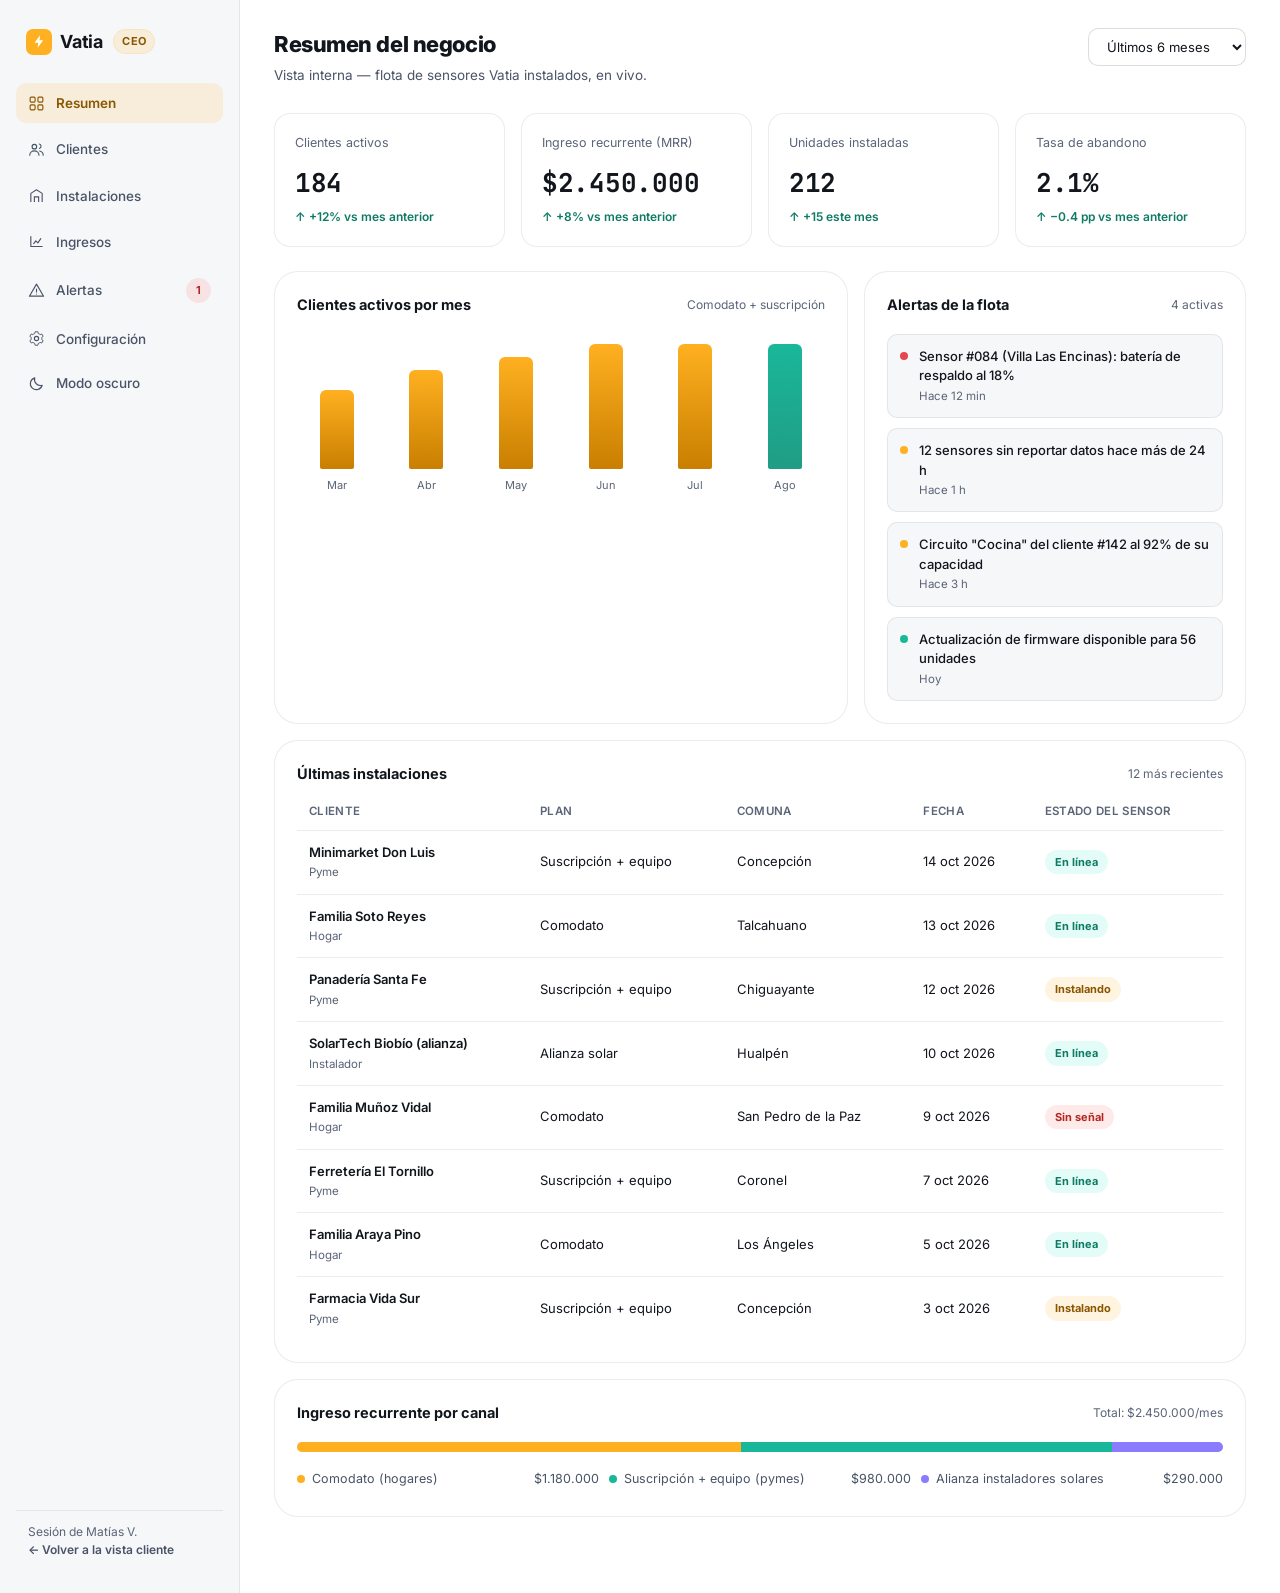
==== ceo.html @ 3c8207c7 "Initial commit: Vatia landing page and internal CEO dashboard Two linked static pages (client-facing" ====
<!doctype html>
<html lang="es">
<head>
<meta charset="UTF-8" />
<meta name="viewport" content="width=device-width, initial-scale=1.0" />
<title>Vatia — Panel interno</title>
<meta name="description" content="Panel interno de Vatia: clientes activos, ingresos recurrentes, instalaciones y alertas de la flota de sensores." />
<meta name="robots" content="noindex, nofollow" />
<link rel="preconnect" href="https://fonts.googleapis.com">
<link rel="preconnect" href="https://fonts.gstatic.com" crossorigin>
<link href="https://fonts.googleapis.com/css2?family=Inter:wght@400;500;600;700;800&family=JetBrains+Mono:wght@500;600&display=swap" rel="stylesheet">
<link rel="stylesheet" href="styles.css" />
<script>
(function () {
  var saved = localStorage.getItem("vatia-theme");
  if (saved === "dark") document.documentElement.setAttribute("data-theme", "dark");
})();
</script>
</head>
<body>

<div class="noise" aria-hidden="true"></div>

<div class="app-shell">

  <aside class="sidebar">
    <a href="index.html" class="brand">
      <span class="brand-mark" aria-hidden="true">
        <svg viewBox="0 0 24 24" fill="none"><path d="M13 2 4 14h6l-1 8 9-12h-6l1-8Z" fill="currentColor"/></svg>
      </span>
      Vatia <span class="view-tag ceo">CEO</span>
    </a>

    <a class="sidebar-link active" href="#">
      <svg viewBox="0 0 24 24" fill="none"><rect x="3" y="3" width="7" height="7" rx="1.5" stroke="currentColor" stroke-width="1.6"/><rect x="14" y="3" width="7" height="7" rx="1.5" stroke="currentColor" stroke-width="1.6"/><rect x="3" y="14" width="7" height="7" rx="1.5" stroke="currentColor" stroke-width="1.6"/><rect x="14" y="14" width="7" height="7" rx="1.5" stroke="currentColor" stroke-width="1.6"/></svg>
      Resumen
    </a>
    <a class="sidebar-link" href="#clientes">
      <svg viewBox="0 0 24 24" fill="none"><circle cx="9" cy="8" r="3.2" stroke="currentColor" stroke-width="1.6"/><path d="M2.5 20c0-3.6 2.9-6 6.5-6s6.5 2.4 6.5 6" stroke="currentColor" stroke-width="1.6" stroke-linecap="round"/><path d="M16 4.3a3.2 3.2 0 0 1 0 6.2M21.5 20c0-3-2-5.2-5-5.9" stroke="currentColor" stroke-width="1.6" stroke-linecap="round"/></svg>
      Clientes
    </a>
    <a class="sidebar-link" href="#instalaciones">
      <svg viewBox="0 0 24 24" fill="none"><path d="M4 21V9l8-5 8 5v12" stroke="currentColor" stroke-width="1.6" stroke-linejoin="round"/><path d="M9 21v-7h6v7" stroke="currentColor" stroke-width="1.6"/></svg>
      Instalaciones
    </a>
    <a class="sidebar-link" href="#ingresos">
      <svg viewBox="0 0 24 24" fill="none"><path d="M4 19V5m0 14h16M8 15l3-4 3 3 4-6" stroke="currentColor" stroke-width="1.6" stroke-linecap="round" stroke-linejoin="round"/></svg>
      Ingresos
    </a>
    <a class="sidebar-link" href="#alertas">
      <svg viewBox="0 0 24 24" fill="none"><path d="M12 3 2 20h20L12 3Z" stroke="currentColor" stroke-width="1.6" stroke-linejoin="round"/><path d="M12 10v4M12 17h.01" stroke="currentColor" stroke-width="1.6" stroke-linecap="round"/></svg>
      Alertas
      <span id="alertBadge" class="status-pill offline" style="margin-left:auto;"></span>
    </a>
    <a class="sidebar-link" href="#config">
      <svg viewBox="0 0 24 24" fill="none"><circle cx="12" cy="12" r="3" stroke="currentColor" stroke-width="1.6"/><path d="M19.4 13.5a7.6 7.6 0 0 0 0-3l2-1.5-2-3.4-2.3.9a7.6 7.6 0 0 0-2.6-1.5L14 2.5h-4l-.5 2.5a7.6 7.6 0 0 0-2.6 1.5l-2.3-.9-2 3.4 2 1.5a7.6 7.6 0 0 0 0 3l-2 1.5 2 3.4 2.3-.9c.8.65 1.65 1.15 2.6 1.5l.5 2.5h4l.5-2.5a7.6 7.6 0 0 0 2.6-1.5l2.3.9 2-3.4-2-1.5Z" stroke="currentColor" stroke-width="1.3" stroke-linejoin="round"/></svg>
      Configuración
    </a>

    <button type="button" class="theme-toggle sidebar-theme-toggle" id="themeToggle" aria-label="Cambiar a modo oscuro" aria-pressed="false">
      <svg class="icon-sun" viewBox="0 0 24 24" fill="none"><circle cx="12" cy="12" r="4.2" stroke="currentColor" stroke-width="1.6"/><path d="M12 2.5v2.4M12 19.1v2.4M4.9 4.9l1.7 1.7M17.4 17.4l1.7 1.7M2.5 12h2.4M19.1 12h2.4M4.9 19.1l1.7-1.7M17.4 6.6l1.7-1.7" stroke="currentColor" stroke-width="1.6" stroke-linecap="round"/></svg>
      <svg class="icon-moon" viewBox="0 0 24 24" fill="none"><path d="M20 14.5A8.5 8.5 0 0 1 9.5 4 8.5 8.5 0 1 0 20 14.5Z" stroke="currentColor" stroke-width="1.6" stroke-linejoin="round"/></svg>
      <span class="theme-toggle-label">Modo oscuro</span>
    </button>

    <div class="sidebar-foot">
      Sesión de Matías V.<br>
      <a href="index.html">← Volver a la vista cliente</a>
    </div>
  </aside>

  <main class="app-main">
    <div class="app-top">
      <div>
        <h1>Resumen del negocio</h1>
        <p>Vista interna — flota de sensores Vatia instalados, en vivo.</p>
      </div>
      <div class="app-top-right">
        <select class="period-select" id="periodSelect">
          <option>Últimos 6 meses</option>
          <option>Últimos 12 meses</option>
          <option>Este año</option>
        </select>
      </div>
    </div>

    <section class="stat-grid" id="statGrid"></section>

    <section class="app-grid">
      <div class="panel">
        <div class="panel-head">
          <h2>Clientes activos por mes</h2>
          <span class="muted">Comodato + suscripción</span>
        </div>
        <div class="chart" id="growthChart"></div>
      </div>

      <div class="panel" id="alertas">
        <div class="panel-head">
          <h2>Alertas de la flota</h2>
          <span class="muted" id="alertCount"></span>
        </div>
        <div class="alert-list" id="alertList"></div>
      </div>
    </section>

    <section class="app-grid">
      <div class="panel" id="instalaciones" style="grid-column: 1 / -1;">
        <div class="panel-head">
          <h2>Últimas instalaciones</h2>
          <span class="muted">12 más recientes</span>
        </div>
        <table class="data-table">
          <thead>
            <tr>
              <th>Cliente</th>
              <th>Plan</th>
              <th>Comuna</th>
              <th>Fecha</th>
              <th>Estado del sensor</th>
            </tr>
          </thead>
          <tbody id="installsBody"></tbody>
        </table>
      </div>
    </section>

    <section class="app-grid" id="ingresos">
      <div class="panel" style="grid-column: 1 / -1;">
        <div class="panel-head">
          <h2>Ingreso recurrente por canal</h2>
          <span class="muted" id="mrrTotal"></span>
        </div>
        <div class="revenue-split" id="revenueSplit"></div>
      </div>
    </section>

  </main>
</div>

<script src="theme.js"></script>
<script src="ceo.js"></script>
</body>
</html>
---- styles.css ----
/* ---------------------------------------------------
   Vatia — design tokens
   Light is the default surface; [data-theme="dark"] on
   <html> switches the set below. --accent / --accent-2
   stay constant (brand fills); the -ink variants are the
   text-safe reading of each, which must change per theme.
--------------------------------------------------- */
:root {
  --bg: #ffffff;
  --bg-alt: #f6f7f9;
  --surface: #ffffff;
  --surface-2: #f1f3f7;
  --border: rgba(10,14,20,0.08);
  --border-strong: rgba(10,14,20,0.14);
  --text: #11151c;
  --text-dim: #495366;
  --text-faint: #5a6477;

  --accent: #ffb020;
  --accent-ink: #8a5600;
  --accent-soft: rgba(255,176,32,0.14);
  --accent-2: #19b79a;
  --accent-2-ink: #0d7a64;
  --danger: #e5484d;
  --danger-ink: #b3261e;

  --radius-sm: 10px;
  --radius-md: 16px;
  --radius-lg: 24px;
  --ease: cubic-bezier(.16,.8,.24,1);
  --font: 'Inter', -apple-system, BlinkMacSystemFont, 'Segoe UI', sans-serif;
  --mono: 'JetBrains Mono', ui-monospace, monospace;
  color-scheme: light;
}

:root[data-theme="dark"] {
  --bg: #0a0e14;
  --bg-alt: #0d1320;
  --surface: #121926;
  --surface-2: #161f2e;
  --border: rgba(255,255,255,0.08);
  --border-strong: rgba(255,255,255,0.14);
  --text: #eef1f6;
  --text-dim: #9aa6b8;
  --text-faint: #7b88a0;

  --accent-ink: #ffb020;
  --accent-2: #38e8c6;
  --accent-2-ink: #38e8c6;
  --danger: #ff6b6b;
  --danger-ink: #ff6b6b;
  color-scheme: dark;
}

* { box-sizing: border-box; }
html { scroll-behavior: smooth; }

body {
  margin: 0;
  background: var(--bg);
  color: var(--text);
  font-family: var(--font);
  -webkit-font-smoothing: antialiased;
  line-height: 1.5;
  overflow-x: hidden;
}

a { color: inherit; text-decoration: none; }
ul { list-style: none; margin: 0; padding: 0; }
svg { width: 20px; height: 20px; display: block; }

.noise {
  position: fixed;
  inset: 0;
  pointer-events: none;
  z-index: 1;
  opacity: 0.025;
  background-image: url("data:image/svg+xml,%3Csvg xmlns='http://www.w3.org/2000/svg' width='120' height='120'%3E%3Cfilter id='n'%3E%3CfeTurbulence type='fractalNoise' baseFrequency='0.9' numOctaves='2' stitchTiles='stitch'/%3E%3C/filter%3E%3Crect width='100%25' height='100%25' filter='url(%23n)'/%3E%3C/svg%3E");
  mix-blend-mode: overlay;
}

.accent { color: var(--accent-ink); }

/* ---------------------------------------------------
   Nav
--------------------------------------------------- */
.nav {
  position: sticky;
  top: 0;
  z-index: 50;
  backdrop-filter: blur(14px);
  background: color-mix(in srgb, var(--bg) 72%, transparent);
  border-bottom: 1px solid transparent;
  transition: border-color 0.3s var(--ease);
}
.nav.scrolled { border-bottom-color: var(--border); }

.nav-inner {
  max-width: 1180px;
  margin: 0 auto;
  padding: 16px 28px;
  display: flex;
  align-items: center;
  justify-content: space-between;
  gap: 24px;
}

.brand {
  display: flex;
  align-items: center;
  gap: 8px;
  font-weight: 700;
  font-size: 18px;
  letter-spacing: -0.01em;
}
.brand-mark {
  width: 26px; height: 26px;
  border-radius: 7px;
  background: var(--accent);
  color: var(--bg);
  display: flex; align-items: center; justify-content: center;
}
.brand-mark svg { width: 15px; height: 15px; }

.view-tag {
  font-size: 11px;
  font-weight: 700;
  text-transform: uppercase;
  letter-spacing: 0.04em;
  color: var(--text-faint);
  border: 1px solid var(--border-strong);
  border-radius: 999px;
  padding: 3px 8px;
  margin-left: 2px;
}
.view-tag.ceo { color: var(--accent-ink); border-color: var(--accent-soft); background: var(--accent-soft); }

.nav-links {
  display: flex;
  gap: 28px;
  font-size: 14px;
  color: var(--text-dim);
}
.nav-links a { transition: color 0.2s var(--ease); }
.nav-links a:hover { color: var(--text); }

.nav-actions { display: flex; align-items: center; gap: 14px; }
.view-switch {
  display: flex; align-items: center; gap: 7px;
  font-size: 13px; font-weight: 600;
  color: var(--text-dim);
  padding: 8px 14px;
  border: 1px solid var(--border-strong);
  border-radius: 999px;
  transition: all 0.2s var(--ease);
}
.view-switch svg { width: 14px; height: 14px; }
.view-switch:hover { color: var(--text); border-color: var(--text-faint); background: var(--surface); }

.theme-toggle {
  display: flex;
  align-items: center;
  justify-content: center;
  width: 36px;
  height: 36px;
  padding: 0;
  border-radius: 999px;
  border: 1px solid var(--border-strong);
  background: var(--surface);
  color: var(--text-dim);
  cursor: pointer;
  transition: all 0.2s var(--ease);
}
.theme-toggle:hover { color: var(--text); border-color: var(--text-faint); }
.theme-toggle svg { width: 17px; height: 17px; }
.theme-toggle .icon-sun { display: none; }
.theme-toggle .icon-moon { display: block; }
:root[data-theme="dark"] .theme-toggle .icon-sun { display: block; }
:root[data-theme="dark"] .theme-toggle .icon-moon { display: none; }
.theme-toggle-label { display: none; }

.sidebar-theme-toggle {
  width: auto;
  height: auto;
  justify-content: flex-start;
  gap: 11px;
  padding: 10px 12px;
  border-radius: var(--radius-sm);
  border: none;
  background: transparent;
  font-size: 13.5px;
  font-weight: 500;
  font-family: var(--font);
}
.sidebar-theme-toggle:hover { background: var(--surface); border-color: transparent; }
.sidebar-theme-toggle .theme-toggle-label { display: block; }

/* ---------------------------------------------------
   Buttons
--------------------------------------------------- */
.btn {
  display: inline-flex;
  align-items: center;
  justify-content: center;
  gap: 8px;
  padding: 13px 24px;
  border-radius: 999px;
  font-size: 14px;
  font-weight: 600;
  cursor: pointer;
  border: 1px solid transparent;
  transition: transform 0.2s var(--ease), background 0.2s var(--ease), border-color 0.2s var(--ease), box-shadow 0.2s var(--ease);
  white-space: nowrap;
}
.btn:active { transform: scale(0.97); }

.btn-primary {
  background: var(--accent);
  color: #1a1203;
  box-shadow: 0 1px 0 rgba(255,255,255,0.25) inset, 0 6px 14px -6px rgba(0,0,0,0.5);
}
.btn-primary:hover { background: #ffc24d; box-shadow: 0 1px 0 rgba(255,255,255,0.3) inset, 0 8px 18px -6px rgba(0,0,0,0.55); }

.btn-ghost {
  background: transparent;
  color: var(--text);
  border-color: var(--border-strong);
}
.btn-ghost:hover { border-color: var(--text-dim); background: var(--surface); }

.btn-small { padding: 9px 18px; font-size: 13px; }

/* ---------------------------------------------------
   Hero
--------------------------------------------------- */
.hero {
  position: relative;
  z-index: 2;
  max-width: 1180px;
  margin: 0 auto;
  padding: 88px 28px 110px;
  display: grid;
  grid-template-columns: 1.05fr 0.95fr;
  gap: 56px;
  align-items: center;
}

.eyebrow {
  font-size: 13px;
  font-weight: 600;
  letter-spacing: 0.04em;
  text-transform: uppercase;
  color: var(--accent-ink);
  margin: 0 0 18px;
}

.hero h1 {
  font-size: clamp(2.4rem, 4.4vw, 3.6rem);
  line-height: 1.08;
  letter-spacing: -0.03em;
  font-weight: 800;
  margin: 0 0 22px;
}

.hero-sub {
  font-size: 17px;
  line-height: 1.6;
  color: var(--text-dim);
  max-width: 48ch;
  margin: 0 0 34px;
}

.hero-cta { display: flex; gap: 14px; margin-bottom: 40px; flex-wrap: wrap; }

.hero-trust {
  display: flex;
  flex-wrap: wrap;
  gap: 20px;
  font-size: 13px;
  color: var(--text-faint);
}
.hero-trust span { display: flex; align-items: center; gap: 7px; }
.hero-trust svg { width: 16px; height: 16px; color: var(--text-faint); flex-shrink: 0; }

/* panel card visual */
.hero-visual { position: relative; }
.panel-card {
  background: linear-gradient(180deg, var(--surface), var(--surface-2));
  border: 1px solid var(--border-strong);
  border-radius: var(--radius-lg);
  padding: 22px;
  box-shadow: 0 30px 70px -30px rgba(0,0,0,0.6);
  animation: float 7s ease-in-out infinite;
}
@keyframes float { 0%,100% { transform: translateY(0); } 50% { transform: translateY(-8px); } }

.panel-card-head {
  display: flex; align-items: center; gap: 8px;
  font-size: 13px; font-weight: 600; color: var(--text-dim);
  margin-bottom: 16px;
}
.dot { width: 7px; height: 7px; border-radius: 50%; background: var(--text-faint); }
.dot-live { background: var(--accent-2); }

.panel-rows { display: flex; flex-direction: column; gap: 10px; min-height: 180px; }
.panel-row {
  display: flex; align-items: center; justify-content: space-between;
  background: var(--bg-alt);
  border: 1px solid var(--border);
  border-radius: var(--radius-sm);
  padding: 12px 14px;
  font-size: 13px;
  opacity: 0;
  transform: translateY(6px);
  animation: rowIn 0.5s var(--ease) forwards;
}
@keyframes rowIn { to { opacity: 1; transform: translateY(0); } }
.panel-row-name { display: flex; align-items: center; gap: 9px; font-weight: 500; }
.panel-row-dot { width: 7px; height: 7px; border-radius: 50%; }
.panel-row-watts { color: var(--text-faint); font-family: var(--mono); font-size: 12px; }

.panel-total {
  margin-top: 16px;
  padding-top: 16px;
  border-top: 1px dashed var(--border-strong);
  display: flex; align-items: baseline; justify-content: space-between;
  font-size: 13px; color: var(--text-dim);
}
.panel-total strong { font-family: var(--mono); font-size: 20px; color: var(--text); font-weight: 600; }

/* ---------------------------------------------------
   Sections
--------------------------------------------------- */
.section {
  max-width: 1180px;
  margin: 0 auto;
  padding: 100px 28px;
  position: relative;
  z-index: 2;
}
.section-alt { background: var(--bg-alt); max-width: none; }
.section-alt > * { max-width: 1180px; margin-left: auto; margin-right: auto; }

.section-head { max-width: 640px; margin-bottom: 56px; }
.section-head h2 {
  font-size: clamp(1.8rem, 3vw, 2.4rem);
  letter-spacing: -0.02em;
  font-weight: 800;
  margin: 0 0 12px;
  line-height: 1.2;
}
.section-sub { color: var(--text-dim); font-size: 15px; margin: 10px 0 0; }

.grid-3 { display: grid; grid-template-columns: repeat(3, 1fr); gap: 20px; }
.grid-4 { display: grid; grid-template-columns: repeat(4, 1fr); gap: 20px; }

.card {
  background: var(--surface);
  border: 1px solid var(--border);
  border-radius: var(--radius-md);
  padding: 28px;
  transition: border-color 0.25s var(--ease), transform 0.25s var(--ease);
}
.card:hover { border-color: var(--border-strong); transform: translateY(-2px); }
.card-num { font-family: var(--mono); color: var(--text-faint); font-size: 13px; margin-bottom: 14px; }
.card h3 { font-size: 17px; font-weight: 700; margin: 0 0 10px; letter-spacing: -0.01em; }
.card p { font-size: 14.5px; color: var(--text-dim); line-height: 1.6; margin: 0; }

/* how it works: photo + list */
.how-grid {
  display: grid;
  grid-template-columns: 1fr 1fr;
  gap: 52px;
  align-items: center;
}
.how-photo { margin: 0; }
.how-photo img {
  width: 100%;
  height: auto;
  display: block;
  aspect-ratio: 4 / 3;
  object-fit: cover;
  border-radius: var(--radius-lg);
}
.how-photo figcaption {
  margin-top: 12px;
  font-size: 13px;
  color: var(--text-faint);
}
.how-list { display: flex; flex-direction: column; gap: 30px; margin: 0; padding: 0; list-style: none; }
.how-list h3 { font-size: 17px; font-weight: 700; margin: 0 0 8px; letter-spacing: -0.01em; }
.how-list p { font-size: 14.5px; color: var(--text-dim); line-height: 1.6; margin: 0; }

/* ---------------------------------------------------
   Dashboard demo
--------------------------------------------------- */
.dash-controls {
  display: flex;
  flex-wrap: wrap;
  gap: 10px;
  margin-bottom: 28px;
}
.chip {
  display: inline-flex;
  align-items: center;
  gap: 8px;
  padding: 9px 16px;
  border-radius: 999px;
  border: 1px solid var(--border-strong);
  background: var(--surface);
  color: var(--text-dim);
  font-size: 13.5px;
  font-weight: 500;
  cursor: pointer;
  transition: all 0.2s var(--ease);
}
.chip:hover { border-color: var(--text-faint); color: var(--text); }
.chip.active {
  background: var(--accent-soft);
  border-color: var(--accent);
  color: var(--accent-ink);
}
.chip .chip-dot { width: 7px; height: 7px; border-radius: 50%; background: currentColor; opacity: 0.6; }

.dash-main {
  display: grid;
  grid-template-columns: 1.4fr 1fr;
  gap: 20px;
}
.dash-card {
  background: var(--surface);
  border: 1px solid var(--border);
  border-radius: var(--radius-lg);
  padding: 24px;
}
.dash-card-head { display: flex; align-items: center; justify-content: space-between; margin-bottom: 18px; }
.dash-card-head h3 { font-size: 15px; font-weight: 700; margin: 0; }

.live-pill {
  display: flex; align-items: center; gap: 7px;
  font-size: 12px; color: var(--text-faint);
  padding: 5px 10px; border-radius: 999px;
  background: var(--bg-alt);
}

.appliance-list { display: flex; flex-direction: column; gap: 10px; min-height: 90px; }
.appliance-empty {
  display: flex; flex-direction: column; align-items: center; justify-content: center;
  gap: 10px; padding: 50px 20px; color: var(--text-faint); font-size: 13.5px; text-align: center;
}

.appliance-item {
  display: flex; align-items: center; justify-content: space-between;
  background: var(--bg-alt);
  border: 1px solid var(--border);
  border-radius: var(--radius-sm);
  padding: 13px 16px;
  animation: rowIn 0.4s var(--ease) forwards;
}
.appliance-left { display: flex; align-items: center; gap: 12px; }
.appliance-dot { width: 9px; height: 9px; border-radius: 50%; flex-shrink: 0; box-shadow: 0 0 0 3px currentColor22; }
.appliance-name { font-size: 14px; font-weight: 600; }
.appliance-meta { font-size: 12px; color: var(--text-faint); margin-top: 2px; font-family: var(--mono); }
.appliance-right { text-align: right; }
.appliance-cost { font-family: var(--mono); font-weight: 600; font-size: 14px; }
.appliance-confidence { font-size: 11px; color: var(--accent-2-ink); margin-top: 2px; }

.dash-summary { display: flex; flex-direction: column; }
.summary-amount {
  font-family: var(--mono);
  font-size: 38px;
  font-weight: 700;
  margin: 4px 0 8px;
  letter-spacing: -0.02em;
}
.summary-note { font-size: 12.5px; color: var(--text-faint); line-height: 1.5; margin: 0 0 22px; }
.summary-bars { display: flex; flex-direction: column; gap: 12px; }
.bar-row { font-size: 12.5px; }
.bar-row-top { display: flex; justify-content: space-between; margin-bottom: 6px; color: var(--text-dim); }
.bar-track { height: 6px; border-radius: 4px; background: var(--border); overflow: hidden; }
.bar-fill { height: 100%; border-radius: 4px; transition: width 0.6s var(--ease); }

/* ---------------------------------------------------
   Comparison table
--------------------------------------------------- */
.table-wrap {
  border: 1px solid var(--border);
  border-radius: var(--radius-lg);
  padding: 8px;
  overflow-x: auto;
  overflow-y: hidden;
  background: var(--surface);
  -webkit-overflow-scrolling: touch;
}
.compare { width: 100%; min-width: 640px; border-collapse: collapse; font-size: 13.5px; }
.compare th, .compare td { padding: 16px 18px; text-align: left; border-bottom: 1px solid var(--border); }
.compare thead th { color: var(--text-dim); font-weight: 600; font-size: 12.5px; text-transform: uppercase; letter-spacing: 0.02em; background: var(--bg-alt); }
.compare tbody tr:last-child td { border-bottom: none; }
.compare td:first-child { color: var(--text-dim); font-weight: 500; }
.col-vatia { background: var(--accent-soft); font-weight: 700; color: var(--accent-ink); }
.compare .yes { color: var(--accent-2-ink); }
.compare .no { color: var(--text-faint); }
.compare .maybe { color: var(--text-dim); }

/* ---------------------------------------------------
   Pricing
--------------------------------------------------- */
.price-card { display: flex; flex-direction: column; position: relative; }
.price-card h3 { font-size: 16px; }
.price-amount { font-family: var(--mono); font-size: 28px; font-weight: 700; margin: 14px 0; }
.price-amount span { font-size: 12px; font-weight: 500; color: var(--text-faint); font-family: var(--font); display: block; margin-top: 4px; }
.price-list { display: flex; flex-direction: column; gap: 10px; margin: 20px 0 0; font-size: 13.5px; color: var(--text-dim); }
.price-list li { padding-left: 20px; position: relative; }
.price-list li::before {
  content: "";
  position: absolute; left: 0; top: 7px;
  width: 7px; height: 7px; border-radius: 50%;
  background: var(--accent-2);
}
.price-card-featured { border-color: var(--accent); background: linear-gradient(180deg, var(--surface), var(--surface-2)); }
.badge {
  position: absolute; top: -12px; left: 24px;
  background: var(--accent); color: #1a1203;
  font-size: 11px; font-weight: 700;
  padding: 5px 12px; border-radius: 999px;
}

/* ---------------------------------------------------
   Trust / security: photo + facts
--------------------------------------------------- */
.trust-split {
  display: grid;
  grid-template-columns: 1fr 1.1fr;
  gap: 52px;
  align-items: center;
}
.trust-photo { margin: 0; }
.trust-photo img {
  width: 100%;
  height: auto;
  display: block;
  aspect-ratio: 3 / 2;
  object-fit: cover;
  border-radius: var(--radius-lg);
}
.trust-photo figcaption {
  margin-top: 12px;
  font-size: 13px;
  color: var(--text-faint);
}
.trust-facts { display: flex; flex-direction: column; gap: 26px; margin: 0; }
.trust-facts dt { font-size: 15.5px; font-weight: 700; margin: 0 0 6px; letter-spacing: -0.01em; }
.trust-facts dd { margin: 0; font-size: 14px; color: var(--text-dim); line-height: 1.6; }

/* ---------------------------------------------------
   CTA
--------------------------------------------------- */
.cta {
  text-align: center;
  padding-bottom: 130px;
}
.cta-inner { max-width: 560px; margin: 0 auto; }
.cta h2 { font-size: clamp(1.8rem, 3vw, 2.4rem); font-weight: 800; letter-spacing: -0.02em; margin: 0 0 14px; }
.cta > .cta-inner > p { color: var(--text-dim); font-size: 15.5px; margin: 0 0 32px; }

.cta-form {
  display: grid;
  grid-template-columns: 1fr 1fr;
  gap: 12px;
}
.cta-form input, .cta-form select {
  grid-column: span 1;
  padding: 13px 16px;
  border-radius: var(--radius-sm);
  border: 1px solid var(--border-strong);
  background: var(--surface);
  color: var(--text);
  font-family: var(--font);
  font-size: 14px;
  outline: none;
  transition: border-color 0.2s var(--ease);
}
.cta-form input:focus, .cta-form select:focus { border-color: var(--accent); }
.cta-form button { grid-column: span 2; margin-top: 4px; }
.cta-note { margin-top: 16px; font-size: 13.5px; color: var(--accent-2-ink); min-height: 18px; }

/* ---------------------------------------------------
   Footer
--------------------------------------------------- */
.footer {
  border-top: 1px solid var(--border);
  padding: 44px 28px;
  position: relative; z-index: 2;
}
.footer-inner { max-width: 1180px; margin: 0 auto; }
.footer .brand { margin-bottom: 10px; }
.footer p { color: var(--text-faint); font-size: 13.5px; margin: 4px 0; }
.footer-fine { font-size: 12px; }

/* ---------------------------------------------------
   Responsive
--------------------------------------------------- */
@media (max-width: 900px) {
  .nav-links { display: none; }
  .hero { grid-template-columns: 1fr; padding-top: 48px; }
  .grid-3, .grid-4 { grid-template-columns: 1fr 1fr; }
  .how-grid, .trust-split { grid-template-columns: 1fr; gap: 28px; }
  .dash-main { grid-template-columns: 1fr; }
  .compare { font-size: 12.5px; }
  .compare th, .compare td { padding: 12px; }
  .cta-form { grid-template-columns: 1fr; }
  .cta-form button { grid-column: span 1; }
}
@media (max-width: 560px) {
  .grid-3, .grid-4 { grid-template-columns: 1fr; }
  .hero { padding: 40px 20px 72px; }
  .section { padding: 64px 20px; }
  .hero-cta { flex-direction: column; align-items: stretch; }
}

/* ---------------------------------------------------
   CEO dashboard (internal)
--------------------------------------------------- */
.app-shell {
  display: grid;
  grid-template-columns: 240px 1fr;
  min-height: 100vh;
}

.sidebar {
  background: var(--bg-alt);
  border-right: 1px solid var(--border);
  padding: 22px 16px;
  display: flex;
  flex-direction: column;
  gap: 6px;
}
.sidebar .brand { padding: 6px 10px 22px; }
.sidebar-link {
  display: flex; align-items: center; gap: 11px;
  padding: 10px 12px;
  border-radius: var(--radius-sm);
  font-size: 13.5px; font-weight: 500;
  color: var(--text-dim);
  transition: all 0.2s var(--ease);
}
.sidebar-link svg { width: 17px; height: 17px; flex-shrink: 0; }
.sidebar-link:hover { background: var(--surface); color: var(--text); }
.sidebar-link.active { background: var(--accent-soft); color: var(--accent-ink); font-weight: 600; }
.sidebar-foot {
  margin-top: auto;
  padding: 12px;
  border-top: 1px solid var(--border);
  font-size: 12px;
  color: var(--text-faint);
}
.sidebar-foot a { color: var(--text-dim); font-weight: 600; }
.sidebar-foot a:hover { color: var(--accent-ink); }

.app-main { padding: 28px 34px 60px; max-width: 1180px; min-width: 0; }

.app-top {
  display: flex;
  align-items: flex-start;
  justify-content: space-between;
  flex-wrap: wrap;
  margin-bottom: 28px;
  gap: 16px;
}
.app-top h1 { font-size: 22px; font-weight: 800; letter-spacing: -0.02em; margin: 0 0 4px; }
.app-top p { color: var(--text-dim); font-size: 13.5px; margin: 0; }
.app-top-right { display: flex; align-items: center; gap: 10px; }
.period-select {
  font-family: var(--font);
  font-size: 13px;
  padding: 9px 14px;
  border-radius: var(--radius-sm);
  border: 1px solid var(--border-strong);
  background: var(--surface);
  color: var(--text);
}

.stat-grid { display: grid; grid-template-columns: repeat(4, 1fr); gap: 16px; margin-bottom: 24px; }
.stat-card {
  background: var(--surface);
  border: 1px solid var(--border);
  border-radius: var(--radius-md);
  padding: 20px;
  min-width: 0;
}
.stat-label { font-size: 12.5px; color: var(--text-faint); margin-bottom: 10px; display: flex; justify-content: space-between; align-items: center; }
.stat-value { font-family: var(--mono); font-size: 26px; font-weight: 700; letter-spacing: -0.01em; }
.stat-delta { font-size: 12px; font-weight: 600; margin-top: 6px; display: flex; align-items: center; gap: 4px; }
.stat-delta.up { color: var(--accent-2-ink); }
.stat-delta.down { color: var(--danger-ink); }

.app-grid { display: grid; grid-template-columns: 1.5fr 1fr; gap: 16px; margin-bottom: 16px; }

.panel {
  background: var(--surface);
  border: 1px solid var(--border);
  border-radius: var(--radius-lg);
  padding: 22px;
  min-width: 0;
  overflow-x: auto;
}
.panel-head { display: flex; align-items: center; justify-content: space-between; margin-bottom: 18px; }
.panel-head h2 { font-size: 14.5px; font-weight: 700; margin: 0; }
.panel-head .muted { font-size: 12px; color: var(--text-faint); }

/* growth chart */
.chart { display: flex; align-items: flex-end; gap: 10px; height: 160px; padding-top: 10px; }
.chart-col { flex: 1; display: flex; flex-direction: column; align-items: center; gap: 8px; height: 100%; justify-content: flex-end; }
.chart-bar {
  width: 100%;
  max-width: 34px;
  border-radius: 6px 6px 2px 2px;
  background: linear-gradient(180deg, var(--accent), #c97e00);
  transition: height 0.5s var(--ease);
}
.chart-col:last-child .chart-bar { background: linear-gradient(180deg, var(--accent-2), #1f9c84); }
.chart-label { font-size: 11px; color: var(--text-faint); }

/* alerts */
.alert-list { display: flex; flex-direction: column; gap: 10px; }
.alert-item { display: flex; gap: 11px; padding: 12px; border-radius: var(--radius-sm); background: var(--bg-alt); border: 1px solid var(--border); }
.alert-dot { width: 8px; height: 8px; border-radius: 50%; margin-top: 5px; flex-shrink: 0; }
.alert-dot.warn { background: var(--accent); }
.alert-dot.crit { background: var(--danger); }
.alert-dot.info { background: var(--accent-2); }
.alert-text { font-size: 13px; font-weight: 500; }
.alert-time { font-size: 11.5px; color: var(--text-faint); margin-top: 2px; }

/* installs table */
.data-table { width: 100%; min-width: 520px; border-collapse: collapse; font-size: 13px; }
.data-table th {
  text-align: left; font-size: 11.5px; text-transform: uppercase; letter-spacing: 0.03em;
  color: var(--text-faint); font-weight: 600; padding: 0 12px 10px;
}
.data-table td { padding: 12px; border-top: 1px solid var(--border); vertical-align: middle; }
.data-table tr:hover td { background: var(--bg-alt); }
.cell-name { font-weight: 600; }
.cell-sub { font-size: 11.5px; color: var(--text-faint); margin-top: 2px; }
.status-pill { font-size: 11px; font-weight: 700; padding: 4px 10px; border-radius: 999px; display: inline-block; }
.status-pill.ok { background: rgba(56,232,198,0.14); color: var(--accent-2-ink); }
.status-pill.pending { background: var(--accent-soft); color: var(--accent-ink); }
.status-pill.offline { background: rgba(255,107,107,0.14); color: var(--danger-ink); }

.revenue-split { display: flex; flex-direction: column; gap: 14px; }
.split-row-top { display: flex; justify-content: space-between; font-size: 12.5px; color: var(--text-dim); margin-bottom: 6px; }
.split-track { height: 10px; border-radius: 999px; background: var(--border); overflow: hidden; display: flex; }
.split-seg { height: 100%; }

@media (max-width: 980px) {
  .app-shell { grid-template-columns: 1fr; }
  .sidebar { display: none; }
  .app-main { padding: 20px; }
  .stat-grid { grid-template-columns: 1fr 1fr; }
  .app-grid { grid-template-columns: 1fr; }
}
@media (max-width: 560px) {
  .stat-grid { grid-template-columns: 1fr; }
  .app-main { padding: 18px 16px 40px; }
  .period-select { width: 100%; }
}

/* motion-reduced */
@media (prefers-reduced-motion: reduce) {
  html { scroll-behavior: auto; }
  .panel-card { animation: none; }
  .dot-live { animation: none; }
  .panel-row, .appliance-item { animation: none; opacity: 1; transform: none; }
}
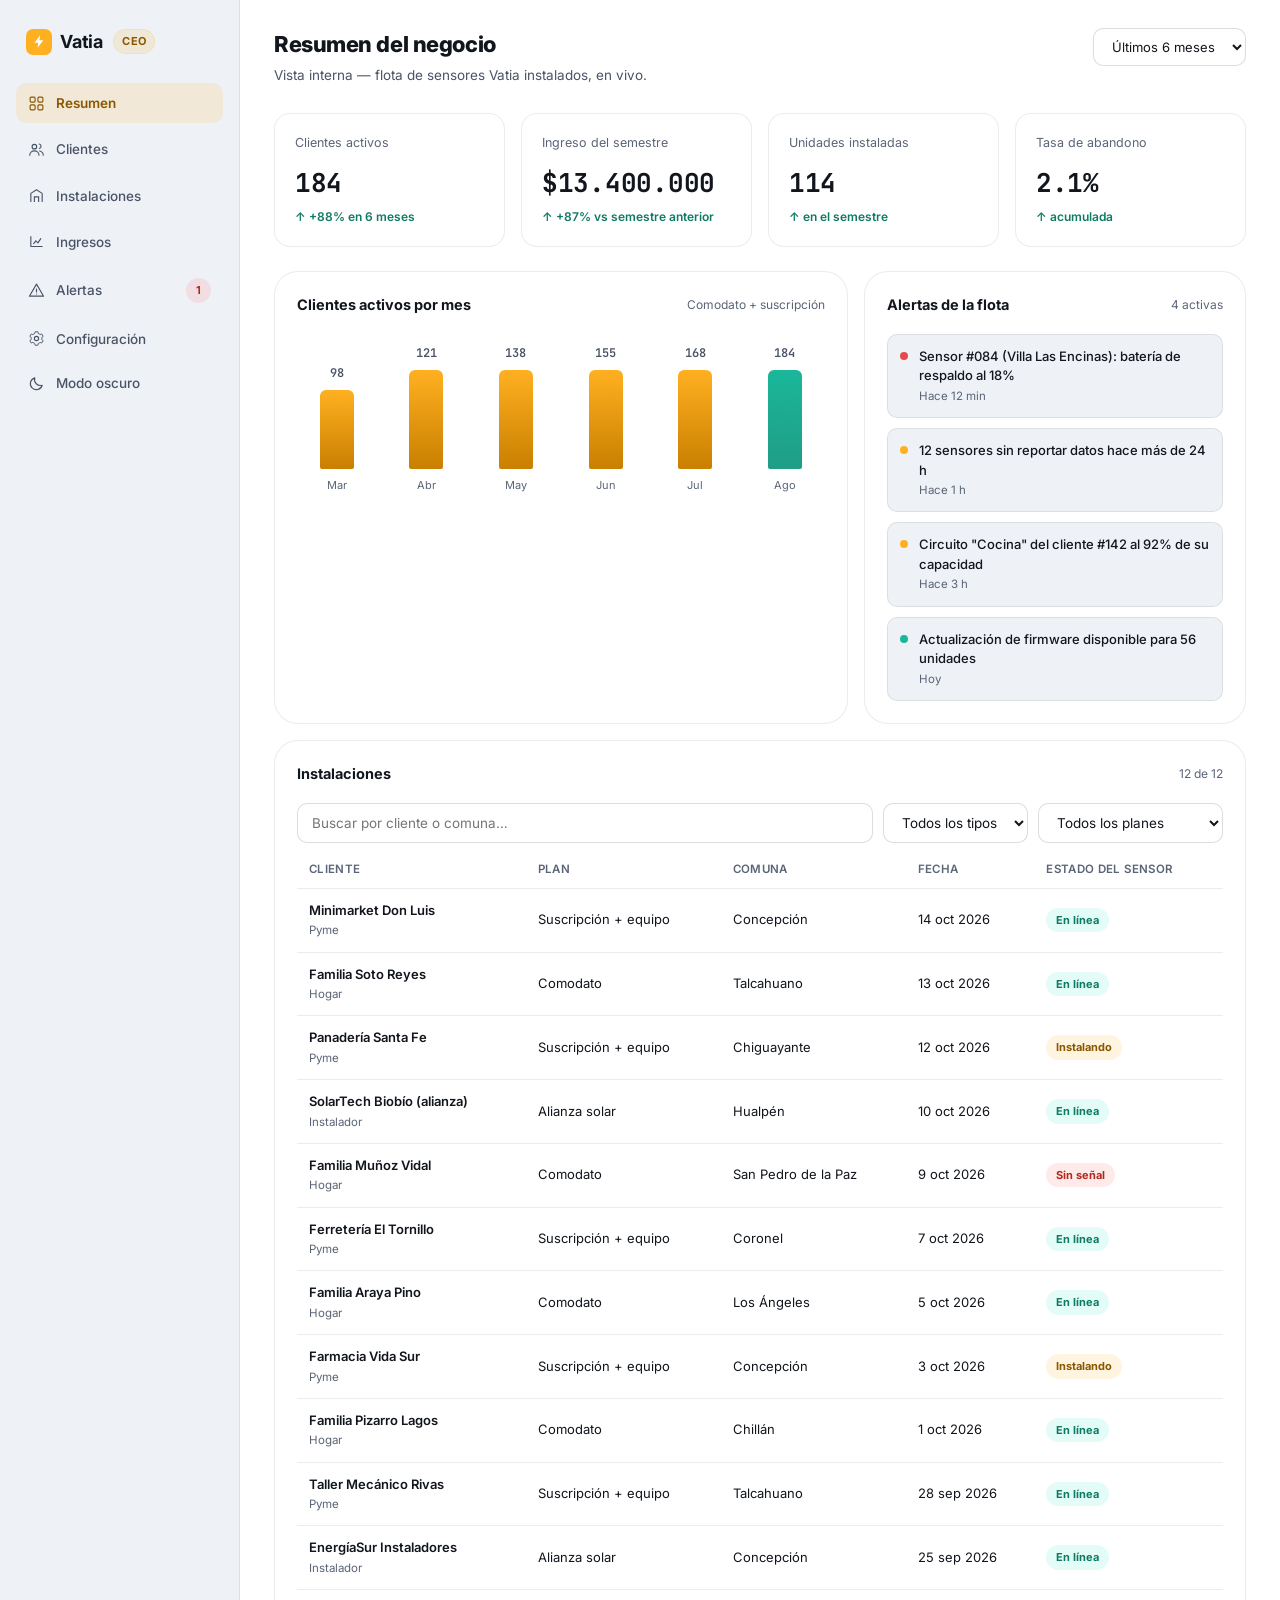
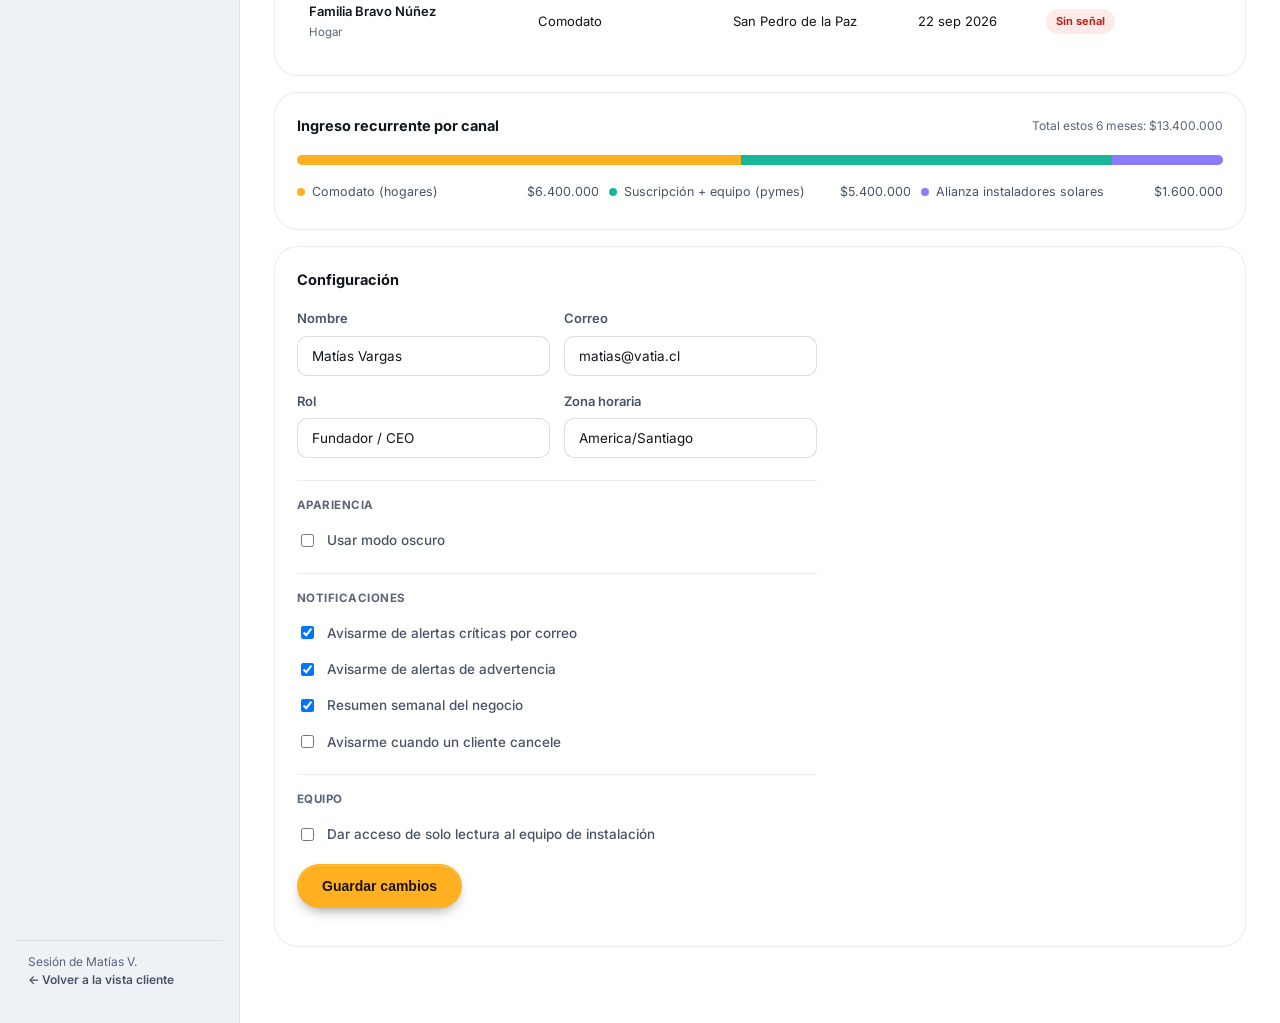
==== commit 0973c39a: "Add client account system, CEO interactivity, realistic pricing and polish pass - New cuenta.html/cu" ====
--- a/ceo.html
+++ b/ceo.html
@@ -77,9 +77,9 @@
       </div>
       <div class="app-top-right">
         <select class="period-select" id="periodSelect">
-          <option>Últimos 6 meses</option>
-          <option>Últimos 12 meses</option>
-          <option>Este año</option>
+          <option value="1m">Último mes</option>
+          <option value="3m">Últimos 3 meses</option>
+          <option value="6m" selected>Últimos 6 meses</option>
         </select>
       </div>
     </div>
@@ -107,8 +107,23 @@
     <section class="app-grid">
       <div class="panel" id="instalaciones" style="grid-column: 1 / -1;">
         <div class="panel-head">
-          <h2>Últimas instalaciones</h2>
-          <span class="muted">12 más recientes</span>
+          <h2>Instalaciones</h2>
+          <span class="muted" id="installsCount"></span>
+        </div>
+        <div class="installs-filters">
+          <input type="search" id="installSearch" placeholder="Buscar por cliente o comuna…" />
+          <select id="filterTipo">
+            <option value="">Todos los tipos</option>
+            <option value="Hogar">Hogar</option>
+            <option value="Pyme">Pyme</option>
+            <option value="Instalador">Instalador</option>
+          </select>
+          <select id="filterPlan">
+            <option value="">Todos los planes</option>
+            <option value="Comodato">Comodato</option>
+            <option value="Suscripción + equipo">Suscripción + equipo</option>
+            <option value="Alianza solar">Alianza solar</option>
+          </select>
         </div>
         <table class="data-table">
           <thead>
@@ -135,6 +150,42 @@
       </div>
     </section>
 
+    <section class="app-grid" id="config">
+      <div class="panel" style="grid-column: 1 / -1;">
+        <div class="panel-head">
+          <h2>Configuración</h2>
+        </div>
+        <form class="settings-form" id="ceoSettingsForm">
+          <div class="settings-row">
+            <label>Nombre<input type="text" id="cfgNombre" value="Matías Vargas" /></label>
+            <label>Correo<input type="email" id="cfgEmail" value="matias@vatia.cl" /></label>
+          </div>
+          <div class="settings-row">
+            <label>Rol<input type="text" id="cfgRol" value="Fundador / CEO" /></label>
+            <label>Zona horaria<input type="text" id="cfgTz" value="America/Santiago" /></label>
+          </div>
+
+          <div class="settings-divider">Apariencia</div>
+          <label class="settings-check">
+            <input type="checkbox" id="cfgDarkToggle" />
+            Usar modo oscuro
+          </label>
+
+          <div class="settings-divider">Notificaciones</div>
+          <label class="settings-check"><input type="checkbox" id="cfgNotifCrit" checked /> Avisarme de alertas críticas por correo</label>
+          <label class="settings-check"><input type="checkbox" id="cfgNotifWarn" checked /> Avisarme de alertas de advertencia</label>
+          <label class="settings-check"><input type="checkbox" id="cfgNotifWeekly" checked /> Resumen semanal del negocio</label>
+          <label class="settings-check"><input type="checkbox" id="cfgNotifChurn" /> Avisarme cuando un cliente cancele</label>
+
+          <div class="settings-divider">Equipo</div>
+          <label class="settings-check"><input type="checkbox" id="cfgTeamAccess" /> Dar acceso de solo lectura al equipo de instalación</label>
+
+          <button type="submit" class="btn btn-primary">Guardar cambios</button>
+          <p class="auth-note" id="ceoSettingsNote"></p>
+        </form>
+      </div>
+    </section>
+
   </main>
 </div>
 
--- a/styles.css
+++ b/styles.css
@@ -7,9 +7,9 @@
 --------------------------------------------------- */
 :root {
   --bg: #ffffff;
-  --bg-alt: #f6f7f9;
+  --bg-alt: #eef1f6;
   --surface: #ffffff;
-  --surface-2: #f1f3f7;
+  --surface-2: #e4e9f0;
   --border: rgba(10,14,20,0.08);
   --border-strong: rgba(10,14,20,0.14);
   --text: #11151c;
@@ -34,10 +34,10 @@
 }
 
 :root[data-theme="dark"] {
-  --bg: #0a0e14;
-  --bg-alt: #0d1320;
-  --surface: #121926;
-  --surface-2: #161f2e;
+  --bg: #080b10;
+  --bg-alt: #141d2c;
+  --surface: #121a27;
+  --surface-2: #1b2638;
   --border: rgba(255,255,255,0.08);
   --border-strong: rgba(255,255,255,0.14);
   --text: #eef1f6;
@@ -492,38 +492,71 @@
   background: var(--surface);
   -webkit-overflow-scrolling: touch;
 }
-.compare { width: 100%; min-width: 640px; border-collapse: collapse; font-size: 13.5px; }
+.compare { width: 100%; min-width: 680px; border-collapse: separate; border-spacing: 0; font-size: 13.5px; }
 .compare th, .compare td { padding: 16px 18px; text-align: left; border-bottom: 1px solid var(--border); }
 .compare thead th { color: var(--text-dim); font-weight: 600; font-size: 12.5px; text-transform: uppercase; letter-spacing: 0.02em; background: var(--bg-alt); }
 .compare tbody tr:last-child td { border-bottom: none; }
 .compare td:first-child { color: var(--text-dim); font-weight: 500; }
-.col-vatia { background: var(--accent-soft); font-weight: 700; color: var(--accent-ink); }
-.compare .yes { color: var(--accent-2-ink); }
+.col-vatia {
+  background: var(--accent-soft);
+  font-weight: 700;
+  color: var(--accent-ink);
+  box-shadow: inset 2px 0 0 var(--accent), inset -2px 0 0 var(--accent);
+}
+.compare thead .col-vatia { box-shadow: inset 2px 0 0 var(--accent), inset -2px 0 0 var(--accent), inset 0 2px 0 var(--accent); border-radius: 10px 10px 0 0; }
+.compare tbody tr:last-child .col-vatia { box-shadow: inset 2px 0 0 var(--accent), inset -2px 0 0 var(--accent), inset 0 -2px 0 var(--accent); border-radius: 0 0 10px 10px; }
+.col-vatia-badge { font-size: 15px; letter-spacing: -0.01em; }
+.cell-icon {
+  display: inline-flex; align-items: center; justify-content: center;
+  width: 18px; height: 18px;
+  border-radius: 50%;
+  font-style: normal; font-size: 11px; font-weight: 700;
+  margin-right: 8px;
+}
+.cell-yes { background: rgba(25,183,154,0.16); color: var(--accent-2-ink); }
+.cell-no { background: var(--border); color: var(--text-faint); }
+.cell-maybe { background: var(--accent-soft); color: var(--accent-ink); }
+.compare .yes { color: var(--text); }
 .compare .no { color: var(--text-faint); }
 .compare .maybe { color: var(--text-dim); }
 
 /* ---------------------------------------------------
-   Pricing
---------------------------------------------------- */
-.price-card { display: flex; flex-direction: column; position: relative; }
-.price-card h3 { font-size: 16px; }
-.price-amount { font-family: var(--mono); font-size: 28px; font-weight: 700; margin: 14px 0; }
-.price-amount span { font-size: 12px; font-weight: 500; color: var(--text-faint); font-family: var(--font); display: block; margin-top: 4px; }
-.price-list { display: flex; flex-direction: column; gap: 10px; margin: 20px 0 0; font-size: 13.5px; color: var(--text-dim); }
-.price-list li { padding-left: 20px; position: relative; }
-.price-list li::before {
-  content: "";
-  position: absolute; left: 0; top: 7px;
-  width: 7px; height: 7px; border-radius: 50%;
-  background: var(--accent-2);
-}
-.price-card-featured { border-color: var(--accent); background: linear-gradient(180deg, var(--surface), var(--surface-2)); }
-.badge {
-  position: absolute; top: -12px; left: 24px;
-  background: var(--accent); color: #1a1203;
-  font-size: 11px; font-weight: 700;
-  padding: 5px 12px; border-radius: 999px;
-}
+   Pricing: timeline + pyme callout
+--------------------------------------------------- */
+.price-timeline {
+  display: grid;
+  grid-template-columns: repeat(3, 1fr);
+  gap: 20px;
+  margin-bottom: 20px;
+}
+.price-stage {
+  background: var(--surface);
+  border-radius: var(--radius-md);
+  padding: 26px 24px;
+}
+.price-stage-period { font-size: 13px; font-weight: 600; color: var(--text-faint); margin-bottom: 12px; }
+.price-stage-amount { font-family: var(--mono); font-size: 26px; font-weight: 700; margin-bottom: 12px; }
+.price-stage-amount span { font-size: 12px; font-weight: 500; color: var(--text-faint); font-family: var(--font); }
+.price-stage p { font-size: 13.5px; color: var(--text-dim); line-height: 1.6; margin: 0; }
+.price-stage-featured { background: linear-gradient(165deg, var(--accent-soft), var(--surface) 60%); outline: 2px solid var(--accent); }
+
+.price-pyme {
+  display: flex;
+  align-items: center;
+  justify-content: space-between;
+  gap: 24px;
+  flex-wrap: wrap;
+  background: var(--bg-alt);
+  border-radius: var(--radius-md);
+  padding: 22px 26px;
+}
+.price-pyme-text h3 { font-size: 15.5px; font-weight: 700; margin: 0 0 6px; }
+.price-pyme-text p { font-size: 13.5px; color: var(--text-dim); line-height: 1.6; margin: 0; max-width: 54ch; }
+.price-pyme-amounts { display: flex; gap: 28px; }
+.price-pyme-amounts div { text-align: right; }
+.price-pyme-amounts span { display: block; font-size: 11.5px; color: var(--text-faint); margin-bottom: 4px; }
+.price-pyme-amounts strong { font-family: var(--mono); font-size: 19px; font-weight: 700; }
+.price-pyme-amounts small { font-size: 11px; font-weight: 500; color: var(--text-faint); font-family: var(--font); }
 
 /* ---------------------------------------------------
    Trust / security: photo + facts
@@ -567,8 +600,9 @@
   display: grid;
   grid-template-columns: 1fr 1fr;
   gap: 12px;
-}
-.cta-form input, .cta-form select {
+  text-align: left;
+}
+.cta-form input, .cta-form select, .cta-form textarea {
   grid-column: span 1;
   padding: 13px 16px;
   border-radius: var(--radius-sm);
@@ -580,8 +614,10 @@
   outline: none;
   transition: border-color 0.2s var(--ease);
 }
-.cta-form input:focus, .cta-form select:focus { border-color: var(--accent); }
-.cta-form button { grid-column: span 2; margin-top: 4px; }
+.cta-form textarea { resize: vertical; min-height: 44px; }
+.cta-form input:focus, .cta-form select:focus, .cta-form textarea:focus { border-color: var(--accent); }
+.cta-form select[name="servicio"], .cta-form textarea, .cta-form button { grid-column: span 2; }
+.cta-form button { margin-top: 4px; }
 .cta-note { margin-top: 16px; font-size: 13.5px; color: var(--accent-2-ink); min-height: 18px; }
 
 /* ---------------------------------------------------
@@ -593,7 +629,19 @@
   position: relative; z-index: 2;
 }
 .footer-inner { max-width: 1180px; margin: 0 auto; }
-.footer .brand { margin-bottom: 10px; }
+.footer-top {
+  display: flex;
+  align-items: center;
+  justify-content: space-between;
+  flex-wrap: wrap;
+  gap: 16px;
+  margin-bottom: 14px;
+}
+.footer .brand { margin-bottom: 0; }
+.footer-contact { display: flex; gap: 24px; flex-wrap: wrap; }
+.footer-contact a { display: flex; align-items: center; gap: 8px; font-size: 13.5px; color: var(--text-dim); font-weight: 500; }
+.footer-contact a:hover { color: var(--accent-ink); }
+.footer-contact svg { width: 16px; height: 16px; flex-shrink: 0; }
 .footer p { color: var(--text-faint); font-size: 13.5px; margin: 4px 0; }
 .footer-fine { font-size: 12px; }
 
@@ -609,7 +657,10 @@
   .compare { font-size: 12.5px; }
   .compare th, .compare td { padding: 12px; }
   .cta-form { grid-template-columns: 1fr; }
-  .cta-form button { grid-column: span 1; }
+  .cta-form select[name="servicio"], .cta-form textarea, .cta-form button { grid-column: span 1; }
+  .price-timeline { grid-template-columns: 1fr; }
+  .price-pyme { flex-direction: column; align-items: flex-start; }
+  .price-pyme-amounts { gap: 20px; }
 }
 @media (max-width: 560px) {
   .grid-3, .grid-4 { grid-template-columns: 1fr; }
@@ -617,6 +668,60 @@
   .section { padding: 64px 20px; }
   .hero-cta { flex-direction: column; align-items: stretch; }
 }
+
+/* ---------------------------------------------------
+   Cuenta (login / crear cuenta)
+--------------------------------------------------- */
+.auth-main {
+  min-height: calc(100vh - 68px);
+  display: flex;
+  align-items: center;
+  justify-content: center;
+  padding: 48px 20px;
+}
+.auth-card {
+  width: 100%;
+  max-width: 420px;
+  background: var(--surface);
+  border-radius: var(--radius-lg);
+  padding: 32px;
+}
+.auth-tabs { display: flex; gap: 6px; background: var(--bg-alt); border-radius: var(--radius-sm); padding: 4px; margin-bottom: 26px; }
+.auth-tab {
+  flex: 1;
+  padding: 10px;
+  border-radius: 7px;
+  border: none;
+  background: transparent;
+  font-family: var(--font);
+  font-size: 13.5px;
+  font-weight: 600;
+  color: var(--text-dim);
+  cursor: pointer;
+  transition: all 0.2s var(--ease);
+}
+.auth-tab[aria-selected="true"] { background: var(--surface); color: var(--text); box-shadow: 0 1px 3px rgba(0,0,0,0.08); }
+.auth-form { display: flex; flex-direction: column; gap: 16px; }
+.auth-form[hidden] { display: none; }
+.auth-form label { display: flex; flex-direction: column; gap: 7px; font-size: 13px; font-weight: 600; color: var(--text-dim); }
+.auth-form input, .auth-form select {
+  padding: 12px 14px;
+  border-radius: var(--radius-sm);
+  border: 1px solid var(--border-strong);
+  background: var(--bg);
+  color: var(--text);
+  font-family: var(--font);
+  font-size: 14px;
+  font-weight: 400;
+  outline: none;
+  transition: border-color 0.2s var(--ease);
+}
+.auth-form input:focus, .auth-form select:focus { border-color: var(--accent); }
+.auth-row { display: grid; grid-template-columns: 1fr 1fr; gap: 14px; }
+.auth-form button { margin-top: 4px; }
+.auth-note { font-size: 13px; color: var(--text-faint); text-align: center; margin: 0; }
+.auth-note a { color: var(--accent-ink); font-weight: 600; }
+.auth-demo-note { margin: 22px 0 0; padding-top: 18px; border-top: 1px solid var(--border); font-size: 12px; color: var(--text-faint); text-align: center; line-height: 1.5; }
 
 /* ---------------------------------------------------
    CEO dashboard (internal)
@@ -711,6 +816,7 @@
 /* growth chart */
 .chart { display: flex; align-items: flex-end; gap: 10px; height: 160px; padding-top: 10px; }
 .chart-col { flex: 1; display: flex; flex-direction: column; align-items: center; gap: 8px; height: 100%; justify-content: flex-end; }
+.chart-value { font-family: var(--mono); font-size: 12px; font-weight: 600; color: var(--text-dim); }
 .chart-bar {
   width: 100%;
   max-width: 34px;
@@ -750,6 +856,117 @@
 .split-row-top { display: flex; justify-content: space-between; font-size: 12.5px; color: var(--text-dim); margin-bottom: 6px; }
 .split-track { height: 10px; border-radius: 999px; background: var(--border); overflow: hidden; display: flex; }
 .split-seg { height: 100%; }
+.split-legend { display: grid; grid-template-columns: repeat(auto-fit, minmax(180px, 1fr)); gap: 10px; margin-top: 4px; }
+
+/* instalaciones: buscador y filtros */
+.installs-filters { display: flex; gap: 10px; flex-wrap: wrap; margin-bottom: 18px; }
+.installs-filters input[type="search"] {
+  flex: 1; min-width: 200px;
+  padding: 10px 14px;
+  border-radius: var(--radius-sm);
+  border: 1px solid var(--border-strong);
+  background: var(--bg);
+  color: var(--text);
+  font-family: var(--font);
+  font-size: 13.5px;
+  outline: none;
+}
+.installs-filters select {
+  padding: 10px 14px;
+  border-radius: var(--radius-sm);
+  border: 1px solid var(--border-strong);
+  background: var(--bg);
+  color: var(--text);
+  font-family: var(--font);
+  font-size: 13.5px;
+}
+.installs-filters input:focus, .installs-filters select:focus { border-color: var(--accent); }
+
+/* configuración: separadores de grupo */
+.settings-divider {
+  font-size: 11.5px; font-weight: 700; text-transform: uppercase; letter-spacing: 0.04em;
+  color: var(--text-faint);
+  margin-top: 6px;
+  padding-top: 16px;
+  border-top: 1px solid var(--border);
+}
+
+/* simulador de 1 día */
+.sim-result {
+  display: flex;
+  align-items: center;
+  justify-content: space-between;
+  gap: 20px;
+  flex-wrap: wrap;
+  margin-top: 20px;
+  padding-top: 20px;
+  border-top: 1px solid var(--border);
+}
+.sim-result-label { font-size: 12.5px; color: var(--text-faint); }
+.sim-result-amount { font-family: var(--mono); font-size: 32px; font-weight: 700; margin-top: 4px; }
+.sim-result-note { font-size: 12.5px; color: var(--text-faint); max-width: 36ch; text-align: right; margin: 0; }
+
+/* diferenciales */
+.breaker-list { display: flex; flex-direction: column; gap: 10px; list-style: none; margin: 0; padding: 0; }
+.breaker-item {
+  display: flex; align-items: center; justify-content: space-between; gap: 16px;
+  background: var(--bg-alt); border-radius: var(--radius-sm); padding: 14px 16px;
+}
+.breaker-name { font-size: 14px; font-weight: 600; }
+.breaker-desc { font-size: 12.5px; color: var(--text-faint); margin-top: 2px; }
+.breaker-fixed { font-size: 12px; color: var(--text-faint); white-space: nowrap; }
+.switch {
+  position: relative;
+  width: 44px; height: 26px;
+  border-radius: 999px;
+  border: none;
+  background: var(--border-strong);
+  cursor: pointer;
+  flex-shrink: 0;
+  transition: background 0.2s var(--ease);
+}
+.switch.on { background: var(--accent-2); }
+.switch-knob {
+  position: absolute; top: 3px; left: 3px;
+  width: 20px; height: 20px;
+  border-radius: 50%;
+  background: #fff;
+  box-shadow: 0 1px 2px rgba(0,0,0,0.25);
+  transition: transform 0.2s var(--ease);
+}
+.switch.on .switch-knob { transform: translateX(18px); }
+
+/* notificaciones expandibles */
+.notif-item { cursor: pointer; align-items: flex-start; }
+.notif-body { flex: 1; }
+.notif-detail {
+  margin-top: 10px;
+  padding-top: 10px;
+  border-top: 1px solid var(--border-strong);
+  font-size: 13px;
+  color: var(--text-dim);
+  line-height: 1.6;
+}
+
+/* configuración */
+.settings-form { display: flex; flex-direction: column; gap: 16px; max-width: 520px; }
+.settings-row { display: grid; grid-template-columns: 1fr 1fr; gap: 14px; }
+.settings-row label, .settings-form > label:not(.settings-check) {
+  display: flex; flex-direction: column; gap: 7px;
+  font-size: 13px; font-weight: 600; color: var(--text-dim);
+}
+.settings-row input, .settings-form input[type="text"], .settings-form input[type="email"], .settings-form input[type="tel"] {
+  padding: 11px 14px;
+  border-radius: var(--radius-sm);
+  border: 1px solid var(--border-strong);
+  background: var(--bg);
+  color: var(--text);
+  font-family: var(--font);
+  font-size: 13.5px;
+  outline: none;
+}
+.settings-check { display: flex; align-items: center; gap: 10px; font-size: 13.5px; color: var(--text-dim); font-weight: 500; }
+.settings-form button { align-self: flex-start; margin-top: 4px; }
 
 @media (max-width: 980px) {
   .app-shell { grid-template-columns: 1fr; }
@@ -762,6 +979,9 @@
   .stat-grid { grid-template-columns: 1fr; }
   .app-main { padding: 18px 16px 40px; }
   .period-select { width: 100%; }
+  .settings-row { grid-template-columns: 1fr; }
+  .sim-result { flex-direction: column; align-items: flex-start; }
+  .sim-result-note { text-align: left; }
 }
 
 /* motion-reduced */
